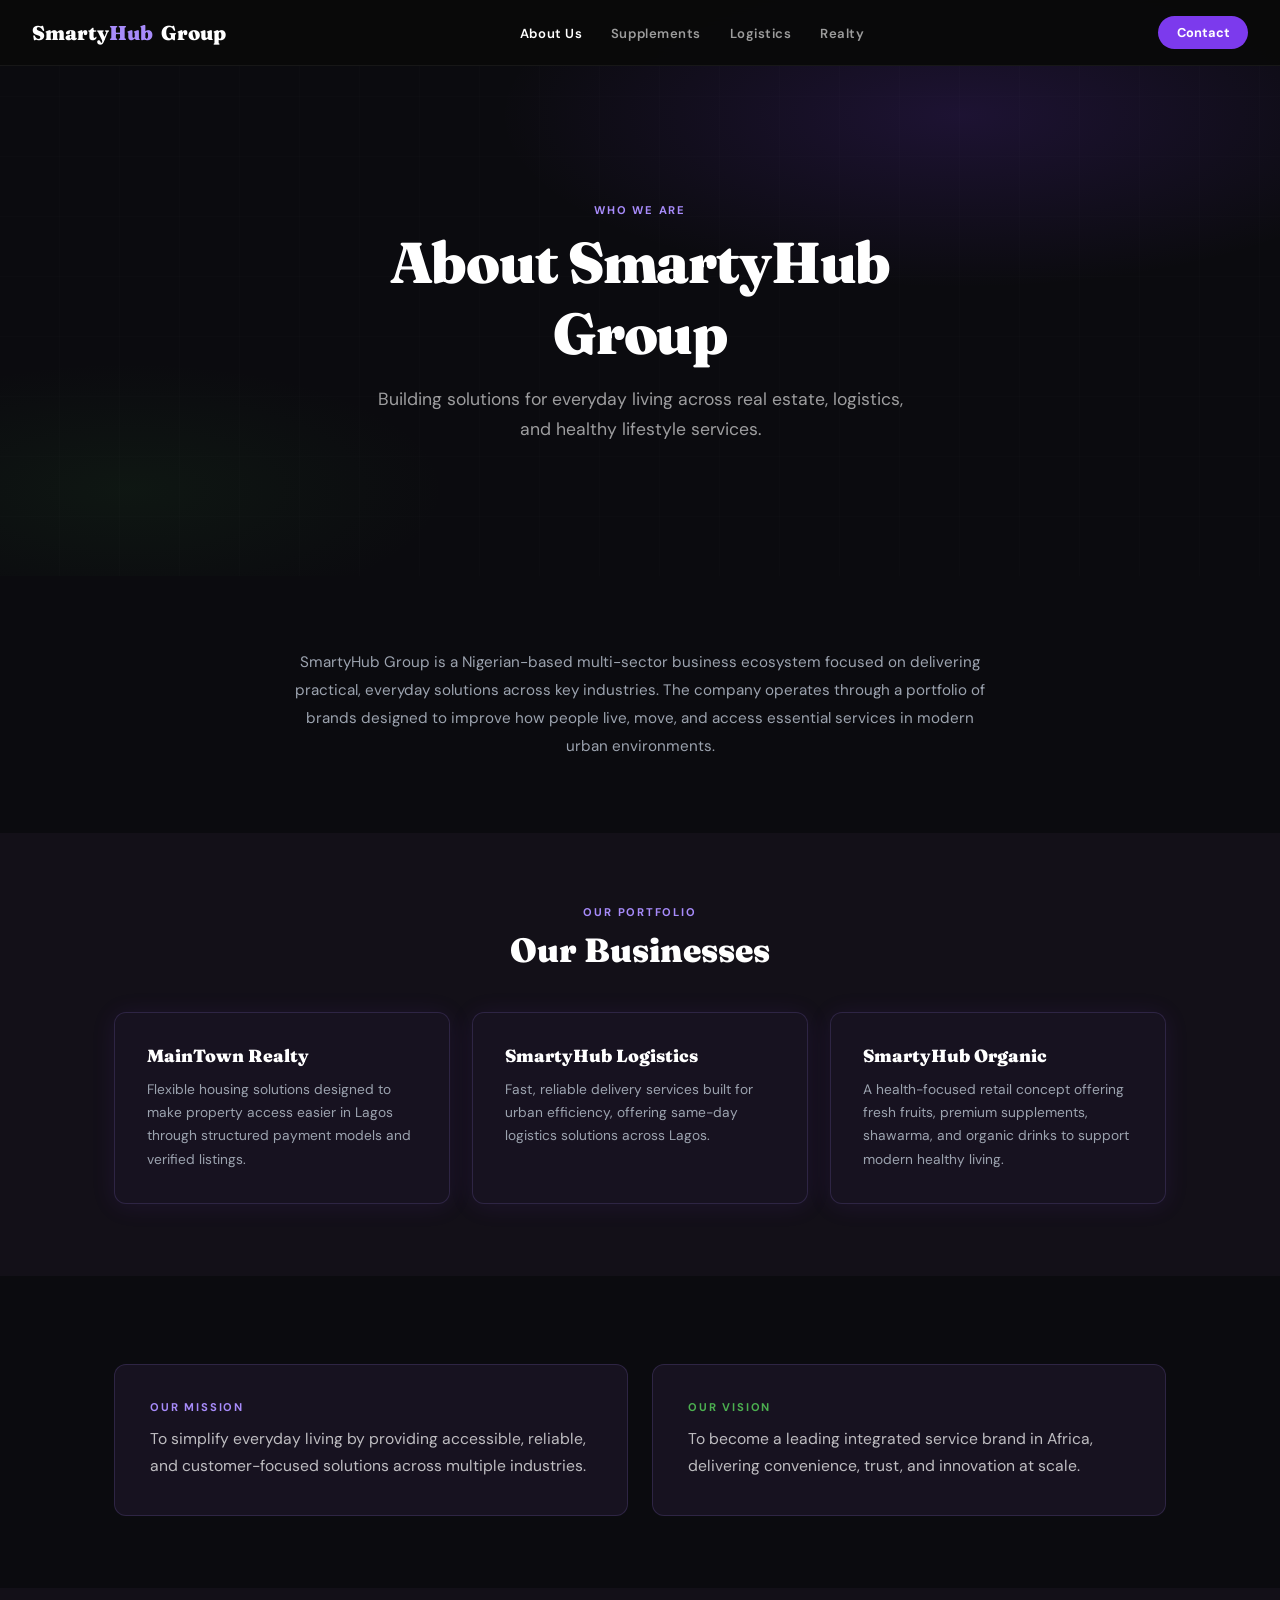
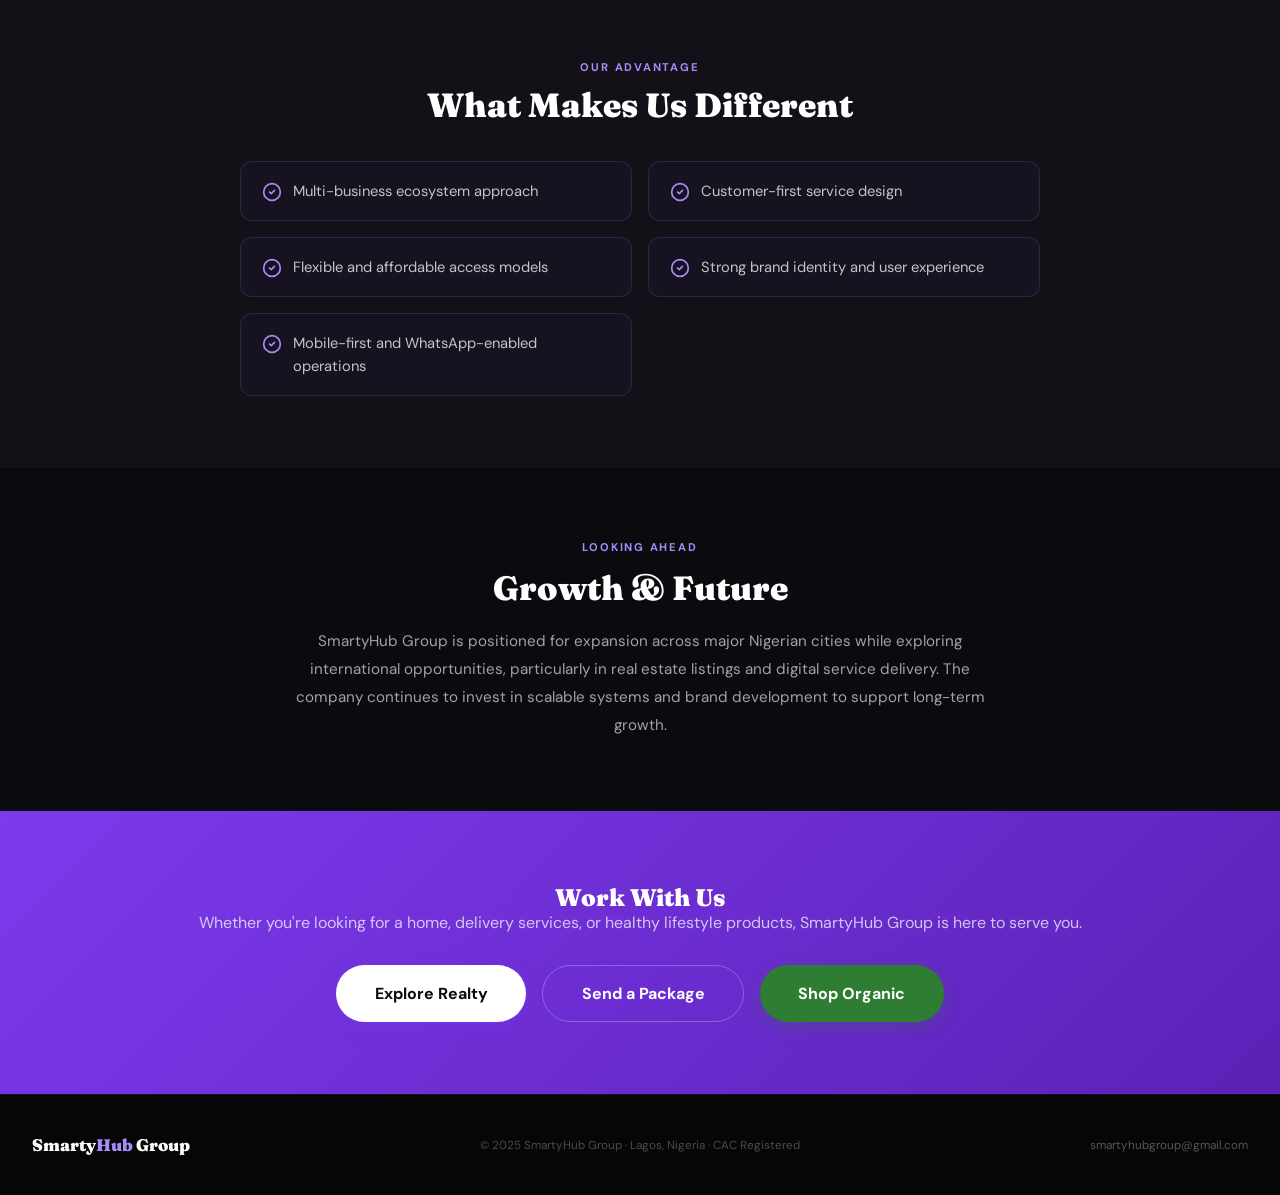
==== about-smartyhub.html @ 85764a72 "Add files via upload" ====
<!DOCTYPE html>
<html lang="en">
<head>
<meta charset="UTF-8"/>
<meta name="viewport" content="width=device-width,initial-scale=1"/>
<title>About Us — SmartyHub Group</title>
<meta name="description" content="SmartyHub Group is a Nigerian-based multi-sector business ecosystem operating across real estate, logistics, and healthy lifestyle services."/>
<link rel="icon" href="favicon.ico" sizes="any"/>
<link rel="icon" type="image/png" sizes="192x192" href="icon-192.png"/>
<link rel="icon" type="image/png" sizes="512x512" href="icon-512.png"/>
<link rel="apple-touch-icon" href="apple-touch-icon.png"/>
<link rel="stylesheet" href="style.css"/>
<style>
/* HERO */
.au-hero {
  min-height:64vh; display:flex; flex-direction:column; justify-content:center; align-items:center;
  text-align:center; padding:9rem 1.5rem 4.5rem; position:relative; overflow:hidden;
  background:
    radial-gradient(ellipse 60% 50% at 75% 20%, rgba(124,58,237,.16) 0%, transparent 60%),
    radial-gradient(ellipse 45% 40% at 10% 85%, rgba(46,125,50,.10) 0%, transparent 55%),
    var(--bk);
}
.au-hero::after {
  content:''; position:absolute; inset:0; pointer-events:none;
  background:repeating-linear-gradient(0deg,transparent,transparent 59px,rgba(255,255,255,.018) 60px),
             repeating-linear-gradient(90deg,transparent,transparent 59px,rgba(255,255,255,.018) 60px);
}
.au-hero-inner { position:relative; z-index:2; max-width:680px; }
.au-hero h1 { font-family:'Fraunces',serif; font-weight:900; font-size:clamp(2.1rem,5.5vw,3.6rem); color:var(--wh); margin-bottom:.9rem; letter-spacing:-.02em; }
.au-hero p { font-size:clamp(.92rem,1.8vw,1.1rem); color:rgba(255,255,255,.6); line-height:1.75; max-width:540px; margin:0 auto; }

/* GENERIC SECTION */
.au-section { padding:4.5rem 0; }
.au-section.alt { background:var(--bk2); }
.au-inner { max-width:760px; margin:0 auto; }
.au-inner.wide { max-width:1000px; }
.au-section h2 { font-family:'Fraunces',serif; font-size:clamp(1.5rem,3vw,2.1rem); color:var(--wh); margin-bottom:1.1rem; text-align:center; }
.au-section > .wrap > .au-inner > p,
.au-body p { font-size:.95rem; color:var(--gr); line-height:1.85; text-align:center; max-width:700px; margin:0 auto; }

/* BUSINESS CARDS */
.au-biz-grid { display:grid; grid-template-columns:repeat(3,1fr); gap:1.4rem; margin-top:2.6rem; }
.au-biz-card {
  background:var(--card); border:1px solid var(--bd); border-radius:12px; padding:2rem;
  box-shadow:var(--shadow); transition:transform .22s, box-shadow .22s;
}
.au-biz-card:hover { transform:translateY(-6px); box-shadow:var(--shadow-lg); }
.au-biz-card h3 { font-family:'Fraunces',serif; font-size:1.1rem; font-weight:900; color:var(--wh); margin-bottom:.7rem; }
.au-biz-card p { font-size:.86rem; color:var(--gr); line-height:1.7; text-align:left; }

/* MISSION / VISION */
.mv-grid { display:grid; grid-template-columns:1fr 1fr; gap:1.5rem; margin-top:1rem; }
.mv-card { background:var(--card); border:1px solid var(--bd); border-radius:12px; padding:2.2rem; }
.mv-card .eyebrow { text-align:left; }
.mv-card p { font-size:.98rem; color:rgba(255,255,255,.72); line-height:1.75; text-align:left; margin:0; }

/* DIFFERENTIATORS */
.au-diff-list { list-style:none; display:grid; grid-template-columns:1fr 1fr; gap:1rem; margin-top:2.2rem; max-width:800px; margin-left:auto; margin-right:auto; }
.au-diff-list li {
  display:flex; align-items:flex-start; gap:.7rem; font-size:.92rem; color:rgba(255,255,255,.75);
  background:var(--card); border:1px solid var(--bd); border-radius:12px; padding:1.1rem 1.3rem; line-height:1.55;
}
.au-diff-list svg { flex-shrink:0; width:20px; height:20px; color:var(--pl); margin-top:.15rem; }

/* CTA */
.au-cta { background:linear-gradient(135deg,var(--p) 0%,#5B21B6 100%); padding:4.5rem 0; text-align:center; }
.au-cta h2 { color:#fff; }
.au-cta p { color:rgba(255,255,255,.72) !important; }
.au-cta-btns { display:flex; gap:1rem; justify-content:center; flex-wrap:wrap; margin-top:2rem; }

@media(max-width:900px) {
  .au-biz-grid { grid-template-columns:1fr; }
  .mv-grid { grid-template-columns:1fr; }
  .au-diff-list { grid-template-columns:1fr; }
}
</style>
</head>
<body>

<!-- NAV -->
<nav class="nav">
  <a href="smartyhub.html" class="nav-logo"><span>Smarty<em>Hub</em></span> Group</a>
  <ul class="nav-links" id="navLinks">
    <li><a href="about-smartyhub.html" class="active">About Us</a></li>
    <li><a href="organic.html">Supplements</a></li>
    <li><a href="logistics.html">Logistics</a></li>
    <li><a href="index.html">Realty</a></li>
  </ul>
  <a href="smartyhub.html#contact" class="nav-cta" style="background:var(--p)">Contact</a>
  <button class="nav-toggle" id="navToggle" onclick="toggleNavMenu()" aria-label="Menu"><span></span><span></span><span></span></button>
</nav>
<script>
function toggleNavMenu() {
  document.getElementById('navLinks').classList.toggle('open');
  document.getElementById('navToggle').classList.toggle('open');
}
</script>

<!-- HERO -->
<section class="au-hero">
  <div class="au-hero-inner">
    <span class="eyebrow eyebrow-p fade-up">Who We Are</span>
    <h1 class="fade-up delay-1">About SmartyHub Group</h1>
    <p class="fade-up delay-2">Building solutions for everyday living across real estate, logistics, and healthy lifestyle services.</p>
  </div>
</section>

<!-- WHO WE ARE -->
<section class="au-section">
  <div class="wrap">
    <div class="au-inner au-body">
      <p>SmartyHub Group is a Nigerian-based multi-sector business ecosystem focused on delivering practical, everyday solutions across key industries. The company operates through a portfolio of brands designed to improve how people live, move, and access essential services in modern urban environments.</p>
    </div>
  </div>
</section>

<!-- OUR BUSINESSES -->
<section class="au-section alt">
  <div class="wrap">
    <div class="au-inner wide center">
      <span class="eyebrow eyebrow-p">Our Portfolio</span>
      <h2>Our Businesses</h2>
    </div>
    <div class="au-biz-grid">
      <div class="au-biz-card">
        <h3>MainTown Realty</h3>
        <p>Flexible housing solutions designed to make property access easier in Lagos through structured payment models and verified listings.</p>
      </div>
      <div class="au-biz-card">
        <h3>SmartyHub Logistics</h3>
        <p>Fast, reliable delivery services built for urban efficiency, offering same-day logistics solutions across Lagos.</p>
      </div>
      <div class="au-biz-card">
        <h3>SmartyHub Organic</h3>
        <p>A health-focused retail concept offering fresh fruits, premium supplements, shawarma, and organic drinks to support modern healthy living.</p>
      </div>
    </div>
  </div>
</section>

<!-- MISSION / VISION -->
<section class="au-section">
  <div class="wrap">
    <div class="mv-grid">
      <div class="mv-card">
        <span class="eyebrow eyebrow-p">Our Mission</span>
        <p>To simplify everyday living by providing accessible, reliable, and customer-focused solutions across multiple industries.</p>
      </div>
      <div class="mv-card">
        <span class="eyebrow eyebrow-g">Our Vision</span>
        <p>To become a leading integrated service brand in Africa, delivering convenience, trust, and innovation at scale.</p>
      </div>
    </div>
  </div>
</section>

<!-- WHAT MAKES US DIFFERENT -->
<section class="au-section alt">
  <div class="wrap">
    <div class="au-inner wide center">
      <span class="eyebrow eyebrow-p">Our Advantage</span>
      <h2>What Makes Us Different</h2>
    </div>
    <ul class="au-diff-list">
      <li><svg viewBox="0 0 24 24" fill="none" stroke="currentColor" stroke-width="2" stroke-linecap="round" stroke-linejoin="round"><path d="M9 12l2 2 4-4"/><circle cx="12" cy="12" r="10"/></svg>Multi-business ecosystem approach</li>
      <li><svg viewBox="0 0 24 24" fill="none" stroke="currentColor" stroke-width="2" stroke-linecap="round" stroke-linejoin="round"><path d="M9 12l2 2 4-4"/><circle cx="12" cy="12" r="10"/></svg>Customer-first service design</li>
      <li><svg viewBox="0 0 24 24" fill="none" stroke="currentColor" stroke-width="2" stroke-linecap="round" stroke-linejoin="round"><path d="M9 12l2 2 4-4"/><circle cx="12" cy="12" r="10"/></svg>Flexible and affordable access models</li>
      <li><svg viewBox="0 0 24 24" fill="none" stroke="currentColor" stroke-width="2" stroke-linecap="round" stroke-linejoin="round"><path d="M9 12l2 2 4-4"/><circle cx="12" cy="12" r="10"/></svg>Strong brand identity and user experience</li>
      <li><svg viewBox="0 0 24 24" fill="none" stroke="currentColor" stroke-width="2" stroke-linecap="round" stroke-linejoin="round"><path d="M9 12l2 2 4-4"/><circle cx="12" cy="12" r="10"/></svg>Mobile-first and WhatsApp-enabled operations</li>
    </ul>
  </div>
</section>

<!-- GROWTH & FUTURE -->
<section class="au-section">
  <div class="wrap">
    <div class="au-inner au-body">
      <span class="eyebrow eyebrow-p" style="display:block;text-align:center;margin-bottom:.8rem;">Looking Ahead</span>
      <h2>Growth &amp; Future</h2>
      <p>SmartyHub Group is positioned for expansion across major Nigerian cities while exploring international opportunities, particularly in real estate listings and digital service delivery. The company continues to invest in scalable systems and brand development to support long-term growth.</p>
    </div>
  </div>
</section>

<!-- CTA -->
<section class="au-cta">
  <div class="wrap">
    <h2>Work With Us</h2>
    <p>Whether you're looking for a home, delivery services, or healthy lifestyle products, SmartyHub Group is here to serve you.</p>
    <div class="au-cta-btns">
      <a href="index.html" class="btn btn-p btn-lg" style="background:#fff;color:var(--bk)">Explore Realty</a>
      <a href="logistics.html" class="btn btn-ghost btn-lg">Send a Package</a>
      <a href="organic.html" class="btn btn-g btn-lg">Shop Organic</a>
    </div>
  </div>
</section>

<footer>
  <div class="footer-logo"><span>Smarty<em>Hub</em></span> Group</div>
  <div class="footer-copy">© 2025 SmartyHub Group · Lagos, Nigeria · CAC Registered</div>
  <nav class="footer-nav">
    <a href="mailto:smartyhubgroup@gmail.com">smartyhubgroup@gmail.com</a>
  </nav>
</footer>

</body>
</html>
---- style.css ----
/* ============================================
   SMARTYHUB GROUP — SHARED STYLES
   Brand: Green #2E7D32, Purple #7C3AED, Black #0A0A0A
   Font: DM Sans (body) + Fraunces (display)
============================================ */

@import url('https://fonts.googleapis.com/css2?family=Fraunces:ital,wght@0,700;0,900;1,700&family=DM+Sans:wght@400;500;600;700&display=swap');

:root {
  --g:  #2E7D32;
  --gl: #4CAF50;
  --p:  #7C3AED;
  --pl: #A78BFA;
  --bk: #0b0b0f;
  --bk2:#131018;
  --bk3:#1c1726;
  --ow: #0f0c16;
  --card: #171220;
  --card2:#1d1728;
  --bd:  rgba(167,139,250,.16);
  --gr: #9CA3AF;
  --grl: rgba(167,139,250,.1);
  --wh: #FFFFFF;
  --wa: #25D366;
  --radius: 16px;
  --shadow: 0 2px 24px rgba(124,58,237,.10);
  --shadow-lg: 0 16px 44px rgba(124,58,237,.20);
}

*, *::before, *::after { margin:0; padding:0; box-sizing:border-box; }
html { scroll-behavior:smooth; font-size:16px; }
body { font-family:'DM Sans',sans-serif; background:var(--bk); color:var(--wh); overflow-x:hidden; -webkit-font-smoothing:antialiased; }
img { max-width:100%; display:block; }
a { color:inherit; text-decoration:none; }

/* ── TYPOGRAPHY ── */
.display { font-family:'Fraunces',serif; font-weight:900; line-height:1.06; letter-spacing:-.02em; }
.serif { font-family:'Fraunces',serif; }
h1,h2,h3 { font-family:'Fraunces',serif; font-weight:900; }
.eyebrow { font-size:.7rem; font-weight:700; letter-spacing:.16em; text-transform:uppercase; display:block; margin-bottom:.65rem; }
.eyebrow-g  { color:var(--gl); }
.eyebrow-p  { color:var(--pl); }
.eyebrow-gr { color:var(--gr); }

/* ── LAYOUT ── */
.wrap { max-width:1100px; margin:0 auto; padding:0 1.5rem; }
.center { text-align:center; }
.grid-2 { display:grid; grid-template-columns:1fr 1fr; gap:3rem; align-items:center; }
.grid-3 { display:grid; grid-template-columns:repeat(3,1fr); gap:1.5rem; }
.grid-4 { display:grid; grid-template-columns:repeat(4,1fr); gap:1.2rem; }

/* ── BUTTONS ── */
.btn { display:inline-flex; align-items:center; gap:.45rem; padding:.85rem 1.8rem; border-radius:50px; font-family:'DM Sans',sans-serif; font-weight:700; font-size:.9rem; transition:transform .18s, box-shadow .18s, opacity .18s; cursor:pointer; border:none; white-space:nowrap; }
.btn:hover { transform:translateY(-2px); }
.btn-wa   { background:var(--wa);  color:#fff; box-shadow:0 4px 18px rgba(37,211,102,.32); }
.btn-wa:hover   { box-shadow:0 8px 28px rgba(37,211,102,.46); }
.btn-p    { background:var(--p);   color:#fff; box-shadow:0 4px 16px rgba(124,58,237,.35); }
.btn-p:hover    { box-shadow:0 8px 26px rgba(124,58,237,.48); }
.btn-g    { background:var(--g);   color:#fff; box-shadow:0 4px 16px rgba(46,125,50,.3); }
.btn-g:hover    { box-shadow:0 8px 26px rgba(46,125,50,.42); }
.btn-ghost{ background:transparent; color:var(--wh); border:1.5px solid rgba(255,255,255,.25); }
.btn-ghost:hover{ border-color:var(--wh); background:rgba(255,255,255,.06); }
.btn-lg   { padding:1.05rem 2.4rem; font-size:1rem; }
.btn-sm   { padding:.6rem 1.2rem; font-size:.8rem; }

/* ── NAV ── */
.nav { position:fixed; top:0; left:0; right:0; z-index:100; display:flex; align-items:center; justify-content:space-between; padding:1rem 2rem; background:rgba(10,10,10,.96); backdrop-filter:blur(14px); border-bottom:1px solid rgba(255,255,255,.06); }
.nav-logo { font-family:'Fraunces',serif; font-size:1.25rem; font-weight:900; color:var(--wh); display:flex; align-items:center; gap:.5rem; }
.nav-logo-icon { height:30px; width:auto; display:block; }
.nav-logo em { color:var(--pl); font-style:normal; }
.nav-links { display:flex; gap:1.8rem; list-style:none; }
.nav-links a { font-size:.82rem; font-weight:600; color:rgba(255,255,255,.6); letter-spacing:.04em; transition:color .18s; }
.nav-links a:hover, .nav-links a.active { color:var(--wh); }
.nav-cta { background:var(--wa); color:#fff; padding:.5rem 1.15rem; border-radius:50px; font-size:.8rem; font-weight:700; display:flex; align-items:center; gap:.35rem; transition:opacity .18s; }
.nav-toggle {
  display:none; flex-direction:column; justify-content:center; gap:5px; width:34px; height:34px;
  background:transparent; border:none; cursor:pointer; padding:0;
}
.nav-toggle span { display:block; width:100%; height:2px; background:#fff; border-radius:2px; transition:transform .2s, opacity .2s; }
.nav-toggle.open span:nth-child(1) { transform:translateY(7px) rotate(45deg); }
.nav-toggle.open span:nth-child(2) { opacity:0; }
.nav-toggle.open span:nth-child(3) { transform:translateY(-7px) rotate(-45deg); }
.nav-cta:hover { opacity:.88; }

/* ── STICKY WA ── */
.wa-float { position:fixed; bottom:1.4rem; right:1.4rem; z-index:200; }
.wa-float a { background:var(--wa); color:#fff; width:54px; height:54px; border-radius:50%; display:flex; align-items:center; justify-content:center; font-size:1.5rem; box-shadow:0 4px 18px rgba(37,211,102,.48); transition:transform .2s; }
.wa-float a:hover { transform:scale(1.1); }
.wa-dot { position:absolute; top:1px; right:1px; width:12px; height:12px; background:#ff3b3b; border-radius:50%; border:2px solid var(--bk); animation:blink 2s infinite; }
@keyframes blink { 0%,100%{transform:scale(1);opacity:1} 50%{transform:scale(1.4);opacity:.65} }

/* ── SECTION PADDING ── */
.sec { padding:5.5rem 0; }
.sec-sm { padding:3.5rem 0; }

/* ── TAGS / PILLS ── */
.pill { display:inline-block; border-radius:50px; font-size:.68rem; font-weight:700; padding:.22rem .7rem; }
.pill-g  { background:rgba(76,175,80,.12); border:1px solid rgba(76,175,80,.25); color:var(--gl); }
.pill-p  { background:rgba(124,58,237,.12); border:1px solid rgba(124,58,237,.25); color:var(--pl); }
.pill-or { background:rgba(251,146,60,.1);  border:1px solid rgba(251,146,60,.28); color:#FB923C; }

/* ── CARDS ── */
.card { border-radius:var(--radius); overflow:hidden; transition:transform .25s, box-shadow .25s; }
.card:hover { transform:translateY(-5px); box-shadow:var(--shadow-lg); }
.card-light { background:var(--card); border:1px solid var(--bd); box-shadow:var(--shadow); color:var(--wh); }
.card-dark  { background:var(--bk3); border:1px solid rgba(255,255,255,.07); }
.card-glass { background:rgba(255,255,255,.04); border:1px solid rgba(255,255,255,.08); }

/* ── DIVIDER ── */
.divider { height:1px; background:rgba(255,255,255,.07); margin:0; }
.divider-light { background:rgba(255,255,255,.08); }

/* ── FOOTER ── */
footer { background:#060606; border-top:1px solid rgba(255,255,255,.06); padding:2.5rem 2rem; display:flex; flex-wrap:wrap; align-items:center; justify-content:space-between; gap:1rem; }
.footer-logo { font-family:'Fraunces',serif; font-size:1.05rem; font-weight:900; }
.footer-logo em { color:var(--pl); font-style:normal; }
.footer-copy { font-size:.73rem; color:rgba(255,255,255,.28); }
.footer-nav { display:flex; gap:1.4rem; }
.footer-nav a { font-size:.73rem; color:rgba(255,255,255,.32); transition:color .18s; }
.footer-nav a:hover { color:var(--wh); }
.footer-parent { font-size:.7rem; color:rgba(255,255,255,.22); margin-top:1.4rem; letter-spacing:.01em; }
.footer-parent a { color:rgba(255,255,255,.4); text-decoration:underline; text-underline-offset:2px; transition:color .18s; }
.footer-parent a:hover { color:rgba(255,255,255,.7); }

/* ── ANIMATIONS ── */
@keyframes fadeUp { from{opacity:0;transform:translateY(22px)} to{opacity:1;transform:translateY(0)} }
.fade-up { animation:fadeUp .55s ease both; }
.delay-1 { animation-delay:.1s; }
.delay-2 { animation-delay:.2s; }
.delay-3 { animation-delay:.3s; }

/* ── RESPONSIVE ── */
@media(max-width:900px) {
  .grid-2 { grid-template-columns:1fr; gap:2rem; }
  .grid-3 { grid-template-columns:1fr 1fr; }
  .grid-4 { grid-template-columns:1fr 1fr; }
  .nav-links {
    display:none; position:absolute; top:100%; left:0; right:0; flex-direction:column; gap:0;
    background:rgba(10,10,10,.98); backdrop-filter:blur(14px); border-bottom:1px solid rgba(255,255,255,.08);
    padding:.5rem 1.2rem 1rem;
  }
  .nav-links.open { display:flex; }
  .nav-links li { border-top:1px solid rgba(255,255,255,.06); }
  .nav-links a { display:block; padding:.9rem .2rem; }
  .nav-toggle { display:flex; }
  .nav { padding:.9rem 1.2rem; }
}
@media(max-width:580px) {
  .grid-3, .grid-4 { grid-template-columns:1fr; }
  .btn-lg { width:100%; justify-content:center; }
}
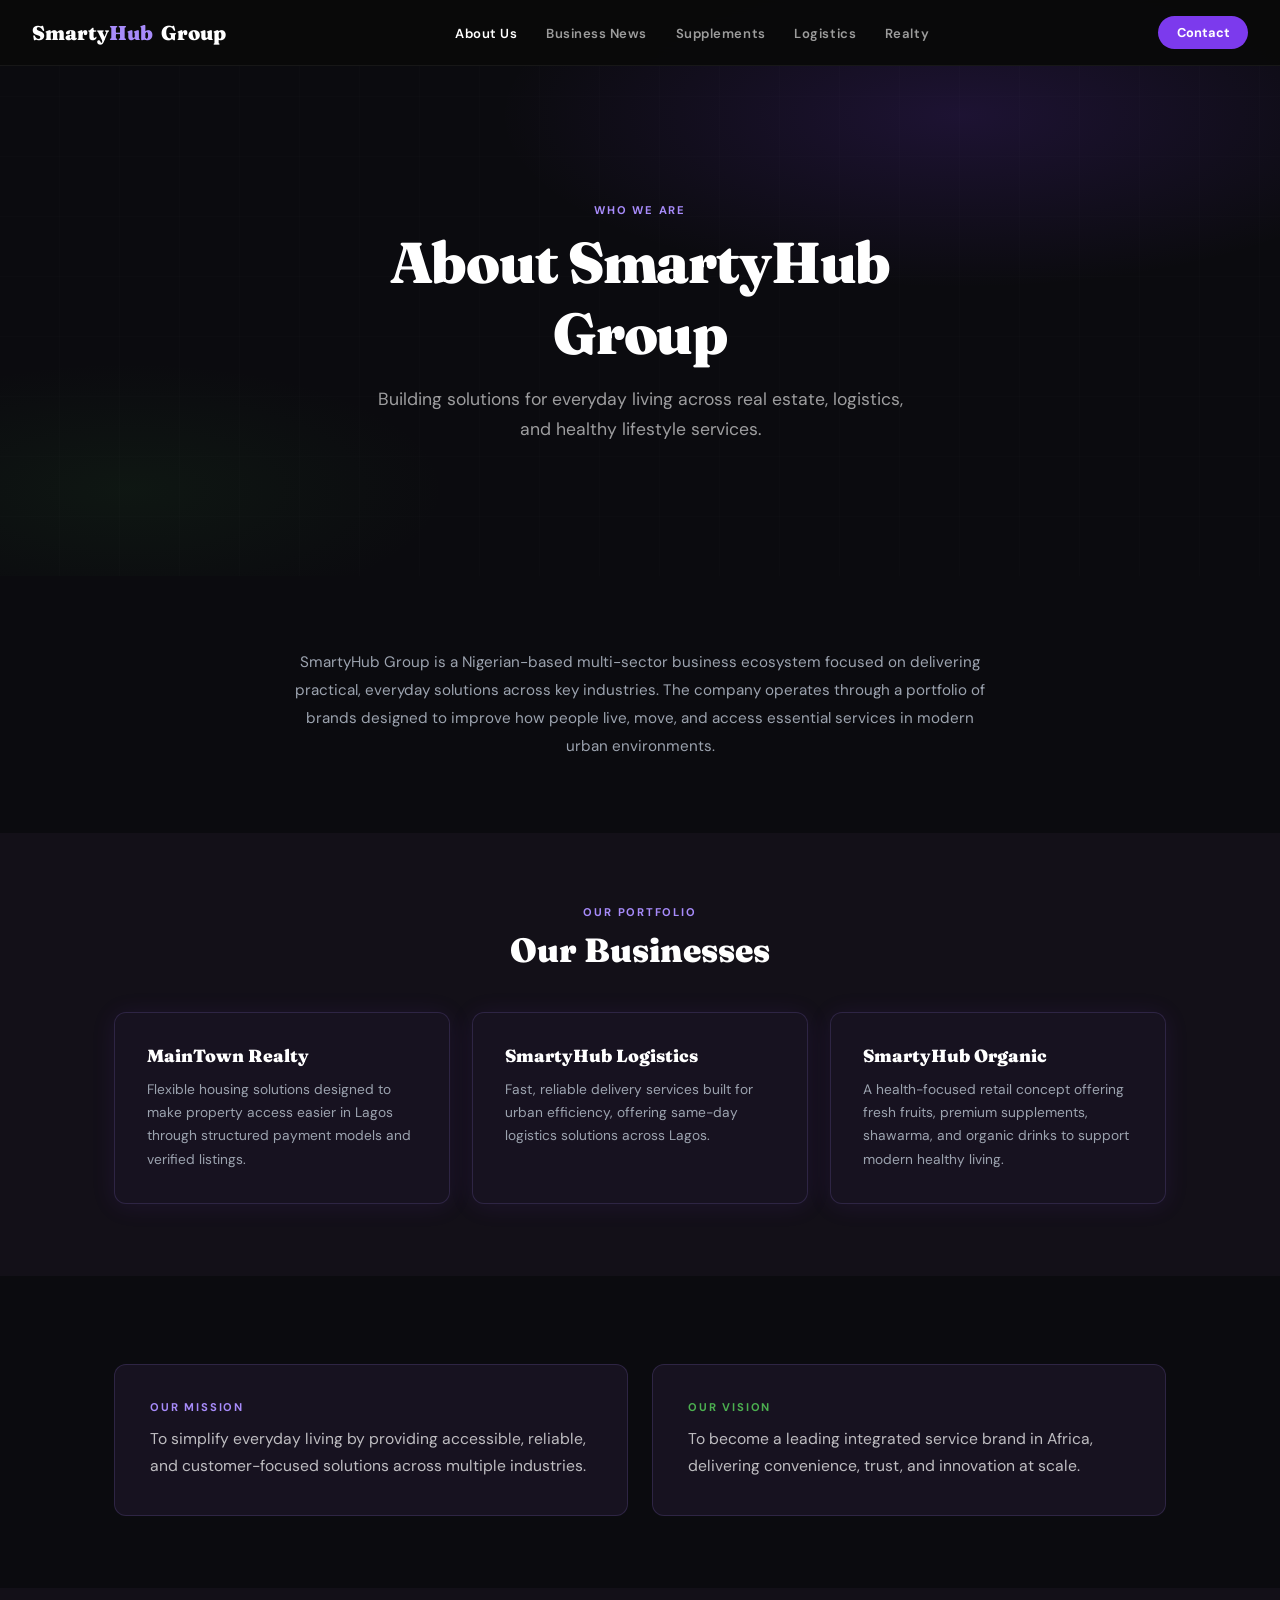
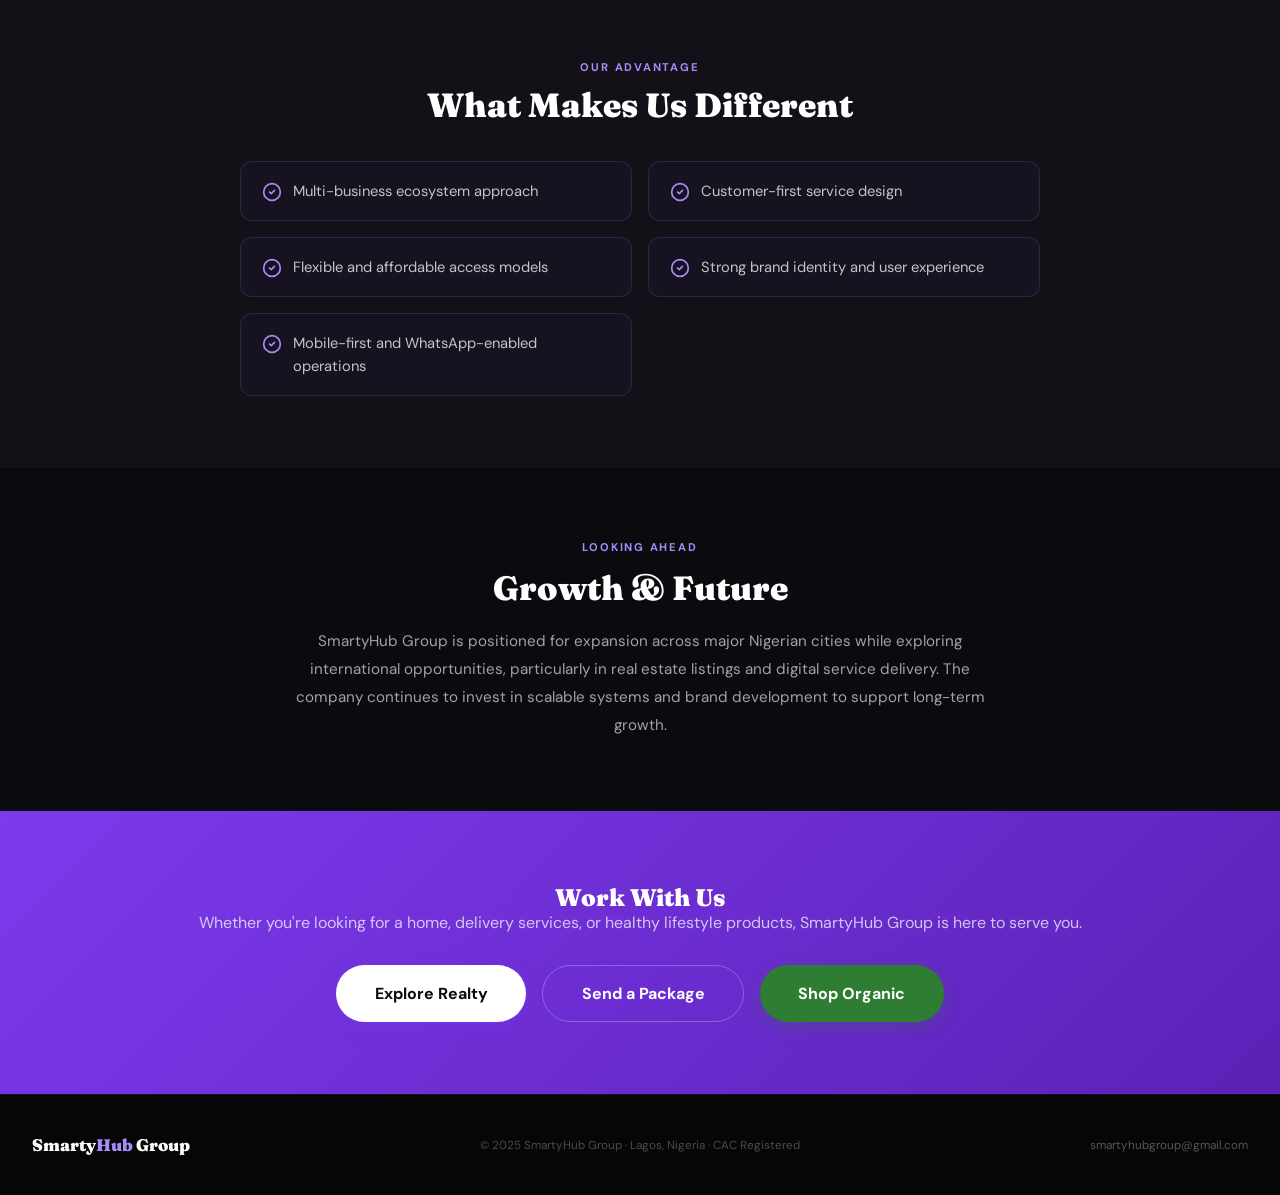
==== commit d73cee89: "Add files via upload" ====
--- a/about-smartyhub.html
+++ b/about-smartyhub.html
@@ -79,9 +79,10 @@
 
 <!-- NAV -->
 <nav class="nav">
-  <a href="smartyhub.html" class="nav-logo"><span>Smarty<em>Hub</em></span> Group</a>
+  <a href="smartyhub.html" class="nav-logo"><span>Smarty<em>Hub</em></span><span>Group</span></a>
   <ul class="nav-links" id="navLinks">
     <li><a href="about-smartyhub.html" class="active">About Us</a></li>
+    <li><a href="business-news.html">Business News</a></li>
     <li><a href="organic.html">Supplements</a></li>
     <li><a href="logistics.html">Logistics</a></li>
     <li><a href="index.html">Realty</a></li>
